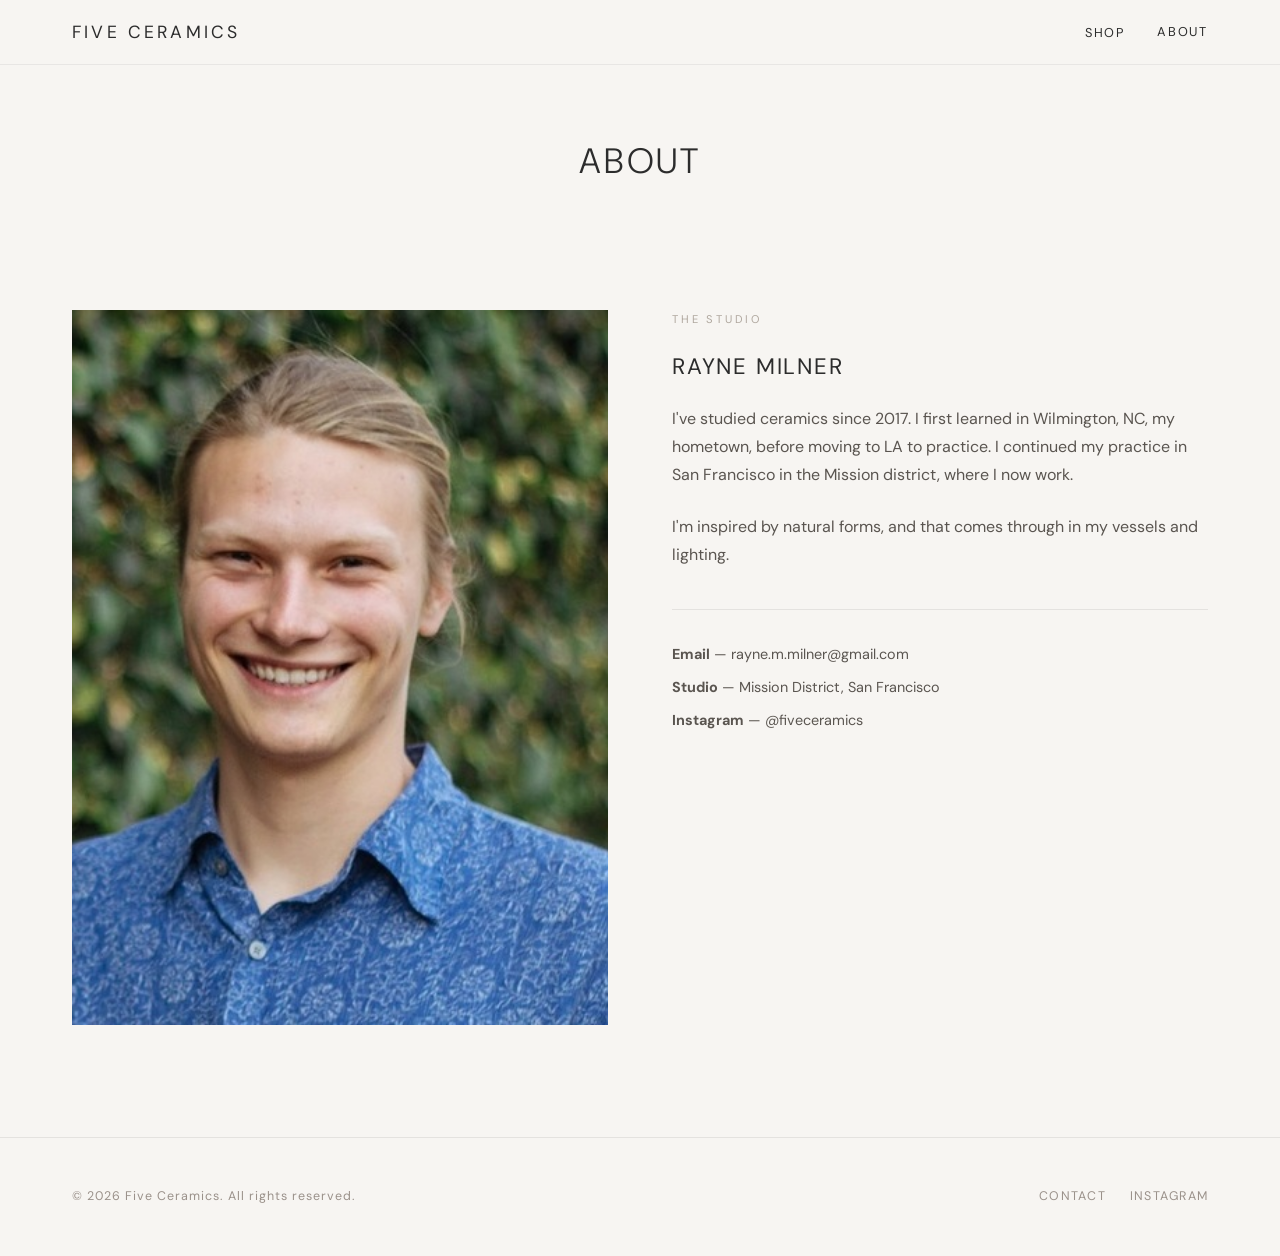
==== about.html @ 3ab294e3 "more about edit" ====
<!DOCTYPE html>
<html lang="en">
<head>
  <meta charset="UTF-8">
  <meta name="viewport" content="width=device-width, initial-scale=1.0">
  <title>About – Five Ceramics</title>
  <link rel="preconnect" href="https://fonts.googleapis.com">
  <link rel="preconnect" href="https://fonts.gstatic.com" crossorigin>
  <link href="https://fonts.googleapis.com/css2?family=DM+Sans:wght@300;400;500&display=swap" rel="stylesheet">
  <link rel="stylesheet" href="css/style.css">
</head>
<body>

  <header class="site-header">
    <nav class="nav">
      <a href="index.html" class="nav-logo">Five Ceramics</a>
      <div class="nav-links">
        <div class="nav-dropdown">
          <a href="shop/all.html">Shop</a>
          <div class="nav-dropdown-menu">
            <a href="shop/all.html">All</a>
            <a href="shop/all.html#lighting">Lighting</a>
            <a href="shop/all.html#tableware">Tableware</a>
            <a href="shop/all.html#interiors">Interiors</a>
          </div>
        </div>
        <a href="about.html">About</a>
      </div>
      <button class="nav-toggle" aria-label="Toggle navigation">
        <span></span>
        <span></span>
        <span></span>
      </button>
    </nav>
  </header>

  <div class="page-banner">
    <div class="container">
      <h1>About</h1>
    </div>
  </div>

  <section>
    <div class="container">
      <div class="about-content">
        <div class="about-photo">
          <img src="images/RayneHeadshot.png" alt="Rayne Milner">
        </div>
        <div class="about-text">
          <p class="section-subtitle">The Studio</p>
          <h2>Rayne Milner</h2>
          <p>
            I've studied ceramics since 2017. I first learned in Wilmington, NC, my hometown,
            before moving to LA to practice. I continued my practice
            in San Francisco in the Mission district, where I now work.
          </p>
          <p>
            I'm inspired by natural forms, and that comes through in my vessels and lighting.
          </p>
          <div class="contact-info">
            <p><strong>Email</strong> — <a href="mailto:rayne.m.milner@gmail.com">rayne.m.milner@gmail.com</a></p>
            <p><strong>Studio</strong> — Mission District, San Francisco</p>
            <p><strong>Instagram</strong> — <a href="https://instagram.com/fiveceramics" target="_blank" rel="noopener">@fiveceramics</a></p>
          </div>
        </div>
      </div>
    </div>
  </section>

  <footer class="site-footer">
    <div class="container">
      <div class="footer-inner">
        <div class="footer-left">
          <p>&copy; 2026 Five Ceramics. All rights reserved.</p>
        </div>
        <div class="footer-right">
          <a href="mailto:hello@fiveceramics.com">Contact</a>
          <a href="https://instagram.com/" target="_blank" rel="noopener">Instagram</a>
        </div>
      </div>
    </div>
  </footer>

  <script src="js/main.js"></script>
</body>
</html>
---- css/style.css ----
/* ===== Reset ===== */
*, *::before, *::after {
  margin: 0;
  padding: 0;
  box-sizing: border-box;
}

html {
  scroll-behavior: smooth;
}

body {
  font-family: 'DM Sans', 'Inter', -apple-system, BlinkMacSystemFont, 'Segoe UI', Roboto, sans-serif;
  background: #f7f5f2;
  color: #2c2c2c;
  line-height: 1.6;
  -webkit-font-smoothing: antialiased;
}

img {
  max-width: 100%;
  display: block;
}

a {
  color: inherit;
  text-decoration: none;
}

ul { list-style: none; }

/* ===== Typography ===== */
h1, h2, h3, h4 {
  font-weight: 400;
  letter-spacing: 0.08em;
  text-transform: uppercase;
  line-height: 1.2;
}

h1 { font-size: 2.8rem; }
h2 { font-size: 1.4rem; margin-bottom: 1.5rem; }
h3 { font-size: 1.1rem; margin-bottom: 0.5rem; }

p {
  color: #5a5550;
  line-height: 1.75;
}

.section-subtitle {
  font-size: 0.7rem;
  letter-spacing: 0.25em;
  text-transform: uppercase;
  color: #b0a89f;
  margin-bottom: 0.5rem;
  font-weight: 400;
}

/* ===== Layout ===== */
.container {
  width: 100%;
  max-width: 1200px;
  margin: 0 auto;
  padding: 0 2rem;
}

section {
  padding: 5rem 0;
}

/* ===== Header / Nav ===== */
.site-header {
  position: fixed;
  top: 0;
  left: 0;
  width: 100%;
  z-index: 1000;
  background: rgba(247, 245, 242, 0.95);
  backdrop-filter: blur(8px);
  -webkit-backdrop-filter: blur(8px);
  border-bottom: 1px solid rgba(0, 0, 0, 0.06);
  transition: background 0.3s;
}

.nav {
  display: flex;
  align-items: center;
  justify-content: space-between;
  height: 64px;
  padding: 0 2rem;
  max-width: 1200px;
  margin: 0 auto;
}

.nav-logo {
  font-size: 1.1rem;
  font-weight: 400;
  letter-spacing: 0.18em;
  text-transform: uppercase;
}

.nav-links {
  display: flex;
  align-items: center;
  gap: 2rem;
}

.nav-links a {
  font-size: 0.8rem;
  letter-spacing: 0.14em;
  text-transform: uppercase;
  position: relative;
  transition: color 0.2s;
}

.nav-links a:hover {
  color: #9a918a;
}

.nav-links a::after {
  content: '';
  position: absolute;
  bottom: -4px;
  left: 0;
  width: 0;
  height: 1px;
  background: #2c2c2c;
  transition: width 0.3s;
}

.nav-links a:hover::after {
  width: 100%;
}

/* Shop dropdown */
.nav-dropdown {
  position: relative;
}

.nav-dropdown-menu {
  position: absolute;
  top: calc(100% + 12px);
  left: 50%;
  transform: translateX(-50%);
  background: #f7f5f2;
  border: 1px solid rgba(0, 0, 0, 0.08);
  padding: 0.75rem 0;
  min-width: 160px;
  opacity: 0;
  visibility: hidden;
  transition: opacity 0.25s, visibility 0.25s;
}

.nav-dropdown:hover .nav-dropdown-menu,
.nav-dropdown.active .nav-dropdown-menu {
  opacity: 1;
  visibility: visible;
}

.nav-dropdown-menu a {
  display: block;
  padding: 0.5rem 1.25rem;
  font-size: 0.78rem;
  letter-spacing: 0.12em;
  white-space: nowrap;
}

.nav-dropdown-menu a:hover {
  background: rgba(0, 0, 0, 0.03);
}

.nav-dropdown-menu a::after {
  display: none;
}

/* Mobile menu toggle */
.nav-toggle {
  display: none;
  background: none;
  border: none;
  cursor: pointer;
  padding: 0.5rem;
}

.nav-toggle span {
  display: block;
  width: 22px;
  height: 1.5px;
  background: #2c2c2c;
  margin: 5px 0;
  transition: transform 0.3s, opacity 0.3s;
}

.nav-toggle.open span:nth-child(1) {
  transform: translateY(6.5px) rotate(45deg);
}

.nav-toggle.open span:nth-child(2) {
  opacity: 0;
}

.nav-toggle.open span:nth-child(3) {
  transform: translateY(-6.5px) rotate(-45deg);
}

/* ===== Hero ===== */
.hero {
  position: relative;
  height: 100vh;
  min-height: 600px;
  display: flex;
  align-items: center;
  justify-content: center;
  text-align: center;
  overflow: hidden;
}

.hero-image {
  position: absolute;
  inset: 0;
  background: #bfb8ae;
  display: flex;
  align-items: center;
  justify-content: center;
}

.hero-image img {
  width: 100%;
  height: 100%;
  object-fit: cover;
}

.hero-placeholder {
  font-size: 0.85rem;
  letter-spacing: 0.15em;
  text-transform: uppercase;
  color: #a09890;
}

.hero-overlay {
  position: relative;
  z-index: 1;
  color: #fff;
}

.hero-overlay h1 {
  font-size: 3.2rem;
  font-weight: 300;
  letter-spacing: 0.22em;
  margin-bottom: 0.75rem;
  text-shadow: 0 1px 30px rgba(0, 0, 0, 0.1);
}

.hero-overlay p {
  color: rgba(255, 255, 255, 0.8);
  font-size: 0.85rem;
  letter-spacing: 0.15em;
  text-transform: uppercase;
}

/* ===== Page Banner (for interior pages) ===== */
.page-banner {
  padding-top: 140px;
  padding-bottom: 3rem;
  text-align: center;
}

.page-banner h1 {
  font-size: 2.2rem;
  font-weight: 300;
}

.page-banner p {
  margin: 1rem auto 0;
  font-size: 0.9rem;
  max-width: 34rem;
}

/* ===== Product / Card Grid ===== */
.product-grid {
  display: grid;
  grid-template-columns: repeat(3, 1fr);
  gap: 1.5rem 1.25rem;
}

a.product-card {
  display: block;
  color: inherit;
  text-decoration: none;
  cursor: pointer;
}

.product-card {
  cursor: pointer;
}

.product-card-image {
  aspect-ratio: 4 / 5;
  background: #ddd8d1;
  margin-bottom: 0.85rem;
  display: flex;
  align-items: center;
  justify-content: center;
  overflow: hidden;
}

.product-card-image img {
  width: 100%;
  height: 100%;
  object-fit: cover;
  transition: transform 0.6s ease;
}

.product-card:hover .product-card-image img {
  transform: scale(1.04);
}

.product-card-image .placeholder-text {
  font-size: 0.7rem;
  letter-spacing: 0.15em;
  text-transform: uppercase;
  color: #b5ada5;
}

.product-card h3 {
  font-size: 0.82rem;
  letter-spacing: 0.06em;
  text-transform: uppercase;
  font-weight: 400;
  margin-bottom: 0.2rem;
}

.product-card .price {
  font-size: 0.78rem;
  color: #9a918a;
}

/* ===== Featured Section (Landing) ===== */
.featured {
  text-align: center;
  padding: 6rem 0;
}

.featured .section-subtitle,
.featured h2 {
  text-align: center;
}

.featured h2 {
  margin-bottom: 3rem;
  font-weight: 300;
}

.featured .product-grid {
  text-align: left;
}

.featured-cta {
  margin-top: 3.5rem;
}

/* ===== Shop Section Headings ===== */
.shop-section-heading {
  font-size: 1rem;
  font-weight: 400;
  letter-spacing: 0.18em;
  margin-bottom: 1.5rem;
  scroll-margin-top: 90px;
}

/* ===== Product Detail Page ===== */
.product-detail {
  display: grid;
  grid-template-columns: 1fr 1fr;
  gap: 4rem;
  align-items: start;
  padding-top: 100px;
}

.product-detail-images {
  position: sticky;
  top: 90px;
}

.product-detail-image {
  background: #ddd8d1;
  margin-bottom: 0.75rem;
  overflow: hidden;
}

.product-detail-image img {
  display: block;
  width: 100%;
  height: auto;
  max-height: 85vh;
  object-fit: contain;
}

.product-detail-thumbs {
  display: flex;
  gap: 0.75rem;
}

.product-detail-thumb {
  width: 72px;
  height: 72px;
  background: #ddd8d1;
  overflow: hidden;
  cursor: pointer;
}

.product-detail-thumb img {
  width: 100%;
  height: 100%;
  object-fit: cover;
}

.product-breadcrumb {
  font-size: 0.72rem;
  letter-spacing: 0.15em;
  text-transform: uppercase;
  color: #b0a89f;
  margin-bottom: 1.25rem;
}

.product-detail-info h1 {
  font-size: 2rem;
  font-weight: 300;
  letter-spacing: 0.06em;
  text-transform: none;
  margin-bottom: 0.75rem;
}

.product-detail-price {
  font-size: 1rem;
  color: #5a5550;
  margin-bottom: 2rem;
}

.product-detail-description {
  color: #5a5550;
  line-height: 1.8;
  font-size: 0.92rem;
  margin-bottom: 0.5rem;
  max-width: 38rem;
}

.product-detail-availability {
  font-size: 0.8rem;
  color: #9a918a;
  margin-bottom: 2.5rem;
  letter-spacing: 0.04em;
}

.product-accordion {
  border-top: 1px solid rgba(0, 0, 0, 0.08);
}

.product-accordion:last-child {
  border-bottom: 1px solid rgba(0, 0, 0, 0.08);
}

.product-accordion summary {
  display: flex;
  align-items: center;
  justify-content: space-between;
  padding: 1.1rem 0;
  font-size: 0.82rem;
  letter-spacing: 0.14em;
  text-transform: uppercase;
  cursor: pointer;
  list-style: none;
  user-select: none;
}

.product-accordion summary::-webkit-details-marker {
  display: none;
}

.product-accordion summary::after {
  content: '+';
  font-size: 1.1rem;
  font-weight: 300;
  color: #9a918a;
  transition: transform 0.2s;
}

.product-accordion[open] summary::after {
  content: '\2212';
}

.product-accordion-content {
  padding: 0 0 1.25rem;
  font-size: 0.85rem;
  color: #5a5550;
  line-height: 1.75;
}

.product-accordion-content table {
  width: 100%;
  border-collapse: collapse;
  margin-top: 0.5rem;
  font-size: 0.82rem;
}

.product-accordion-content th,
.product-accordion-content td {
  text-align: left;
  padding: 0.5rem 1rem 0.5rem 0;
  border-bottom: 1px solid rgba(0, 0, 0, 0.05);
  font-weight: 400;
  color: #5a5550;
}

.product-accordion-content th {
  color: #9a918a;
  font-size: 0.75rem;
  letter-spacing: 0.1em;
  text-transform: uppercase;
}

.product-back-link {
  display: inline-block;
  margin-top: 3rem;
  font-size: 0.78rem;
  letter-spacing: 0.12em;
  text-transform: uppercase;
  color: #9a918a;
  transition: color 0.2s;
}

.product-back-link:hover {
  color: #2c2c2c;
}

/* ===== Buttons / Links ===== */
.btn {
  display: inline-block;
  font-size: 0.8rem;
  letter-spacing: 0.16em;
  text-transform: uppercase;
  padding: 0.9rem 2.2rem;
  border: 1px solid #2c2c2c;
  transition: background 0.3s, color 0.3s;
}

.btn:hover {
  background: #2c2c2c;
  color: #f7f5f2;
}

.btn-light {
  border-color: #fff;
  color: #fff;
}

.btn-light:hover {
  background: #fff;
  color: #2c2c2c;
}

/* ===== About Page ===== */
.about-content {
  display: grid;
  grid-template-columns: 1fr 1fr;
  gap: 4rem;
  align-items: start;
}

.about-photo {
  aspect-ratio: 3 / 4;
  background: #d6d0c8;
  display: flex;
  align-items: center;
  justify-content: center;
}

.about-photo img {
  width: 100%;
  height: 100%;
  object-fit: cover;
}

.about-text h2 {
  margin-bottom: 1.5rem;
}

.about-text p {
  margin-bottom: 1.5rem;
  max-width: 38rem;
}

.about-text .contact-info {
  margin-top: 2.5rem;
  padding-top: 2rem;
  border-top: 1px solid rgba(0, 0, 0, 0.08);
}

.about-text .contact-info p {
  margin-bottom: 0.5rem;
  font-size: 0.9rem;
}

/* ===== Portfolio Gallery ===== */
.portfolio-grid {
  display: grid;
  grid-template-columns: repeat(3, 1fr);
  gap: 1.5rem;
}

.portfolio-item {
  overflow: hidden;
}

.portfolio-item-image {
  aspect-ratio: 1 / 1;
  background: #d6d0c8;
  display: flex;
  align-items: center;
  justify-content: center;
  overflow: hidden;
}

.portfolio-item-image img {
  width: 100%;
  height: 100%;
  object-fit: cover;
  transition: transform 0.5s;
}

.portfolio-item:hover .portfolio-item-image img {
  transform: scale(1.05);
}

.portfolio-item p {
  font-size: 0.8rem;
  letter-spacing: 0.08em;
  color: #7a746e;
  margin-top: 0.75rem;
}

/* Alternating sizes for visual interest */
.portfolio-grid .portfolio-item:nth-child(4) {
  grid-column: span 2;
}

.portfolio-grid .portfolio-item:nth-child(4) .portfolio-item-image {
  aspect-ratio: 2 / 1;
}

.portfolio-grid .portfolio-item:nth-child(8) {
  grid-column: span 2;
}

.portfolio-grid .portfolio-item:nth-child(8) .portfolio-item-image {
  aspect-ratio: 2 / 1;
}

/* ===== Teaching Page ===== */
.teaching-hero {
  position: relative;
  height: 50vh;
  min-height: 350px;
  display: flex;
  align-items: center;
  justify-content: center;
  text-align: center;
  margin-top: 64px;
  overflow: hidden;
}

.teaching-hero .hero-image {
  position: absolute;
  inset: 0;
  background: #d6d0c8;
  display: flex;
  align-items: center;
  justify-content: center;
}

.teaching-hero .hero-overlay {
  position: relative;
  z-index: 1;
}

.teaching-intro {
  text-align: center;
}

.teaching-intro p {
  margin: 0 auto;
  font-size: 1.05rem;
  max-width: 36rem;
}

.teaching-classes {
  background: #eee9e3;
}

.class-grid {
  display: grid;
  grid-template-columns: repeat(3, 1fr);
  gap: 2.5rem;
}

.class-card {
  background: #f7f5f2;
  padding: 2.5rem 2rem;
}

.class-card h3 {
  font-size: 1rem;
  letter-spacing: 0.1em;
  text-transform: uppercase;
  margin-bottom: 1rem;
}

.class-card p {
  font-size: 0.9rem;
  max-width: none;
}

.teaching-contact {
  text-align: center;
}

.teaching-contact p {
  margin: 0 auto 2rem;
  max-width: 34rem;
}

/* ===== Footer ===== */
.site-footer {
  border-top: 1px solid rgba(0, 0, 0, 0.08);
  padding: 3rem 0;
  margin-top: 2rem;
}

.footer-inner {
  display: flex;
  justify-content: space-between;
  align-items: center;
  flex-wrap: wrap;
  gap: 1.5rem;
}

.footer-left p {
  font-size: 0.78rem;
  letter-spacing: 0.08em;
  color: #9a918a;
}

.footer-right {
  display: flex;
  gap: 1.5rem;
}

.footer-right a {
  font-size: 0.78rem;
  letter-spacing: 0.1em;
  text-transform: uppercase;
  color: #9a918a;
  transition: color 0.2s;
}

.footer-right a:hover {
  color: #2c2c2c;
}

/* ===== Responsive ===== */
@media (max-width: 900px) {
  .product-grid {
    grid-template-columns: repeat(2, 1fr);
  }

  .portfolio-grid {
    grid-template-columns: repeat(2, 1fr);
  }

  .portfolio-grid .portfolio-item:nth-child(4),
  .portfolio-grid .portfolio-item:nth-child(8) {
    grid-column: span 1;
  }

  .portfolio-grid .portfolio-item:nth-child(4) .portfolio-item-image,
  .portfolio-grid .portfolio-item:nth-child(8) .portfolio-item-image {
    aspect-ratio: 1 / 1;
  }

  .class-grid {
    grid-template-columns: 1fr;
  }

  .about-content {
    grid-template-columns: 1fr;
    gap: 2.5rem;
  }

  .product-detail {
    grid-template-columns: 1fr;
    gap: 2.5rem;
  }

  .product-detail-images {
    position: static;
  }
}

@media (max-width: 700px) {
  h1 { font-size: 2rem; }

  .hero-overlay h1 {
    font-size: 2.2rem;
  }

  .featured {
    padding: 4rem 0;
  }

  .nav-links {
    position: fixed;
    top: 64px;
    left: 0;
    width: 100%;
    height: calc(100vh - 64px);
    background: #f7f5f2;
    flex-direction: column;
    justify-content: flex-start;
    padding-top: 3rem;
    gap: 0;
    transform: translateX(100%);
    transition: transform 0.35s ease;
  }

  .nav-links.open {
    transform: translateX(0);
  }

  .nav-links a,
  .nav-dropdown > a {
    padding: 1rem 2rem;
    font-size: 0.9rem;
    width: 100%;
    text-align: center;
  }

  .nav-dropdown-menu {
    position: static;
    transform: none;
    border: none;
    opacity: 1;
    visibility: visible;
    padding: 0;
    min-width: 0;
    display: none;
    background: transparent;
  }

  .nav-dropdown.active .nav-dropdown-menu {
    display: block;
  }

  .nav-dropdown-menu a {
    padding: 0.75rem 2rem;
    font-size: 0.82rem;
    color: #7a746e;
    text-align: center;
  }

  .nav-toggle {
    display: block;
  }

  .product-grid {
    grid-template-columns: 1fr;
    gap: 2.5rem;
  }

  .portfolio-grid {
    grid-template-columns: 1fr;
  }

  section {
    padding: 3.5rem 0;
  }

  .page-banner {
    padding-top: 110px;
    padding-bottom: 2rem;
  }

  .product-detail {
    padding-top: 80px;
  }

  .product-detail-info h1 {
    font-size: 1.6rem;
  }

  .footer-inner {
    flex-direction: column;
    text-align: center;
  }
}
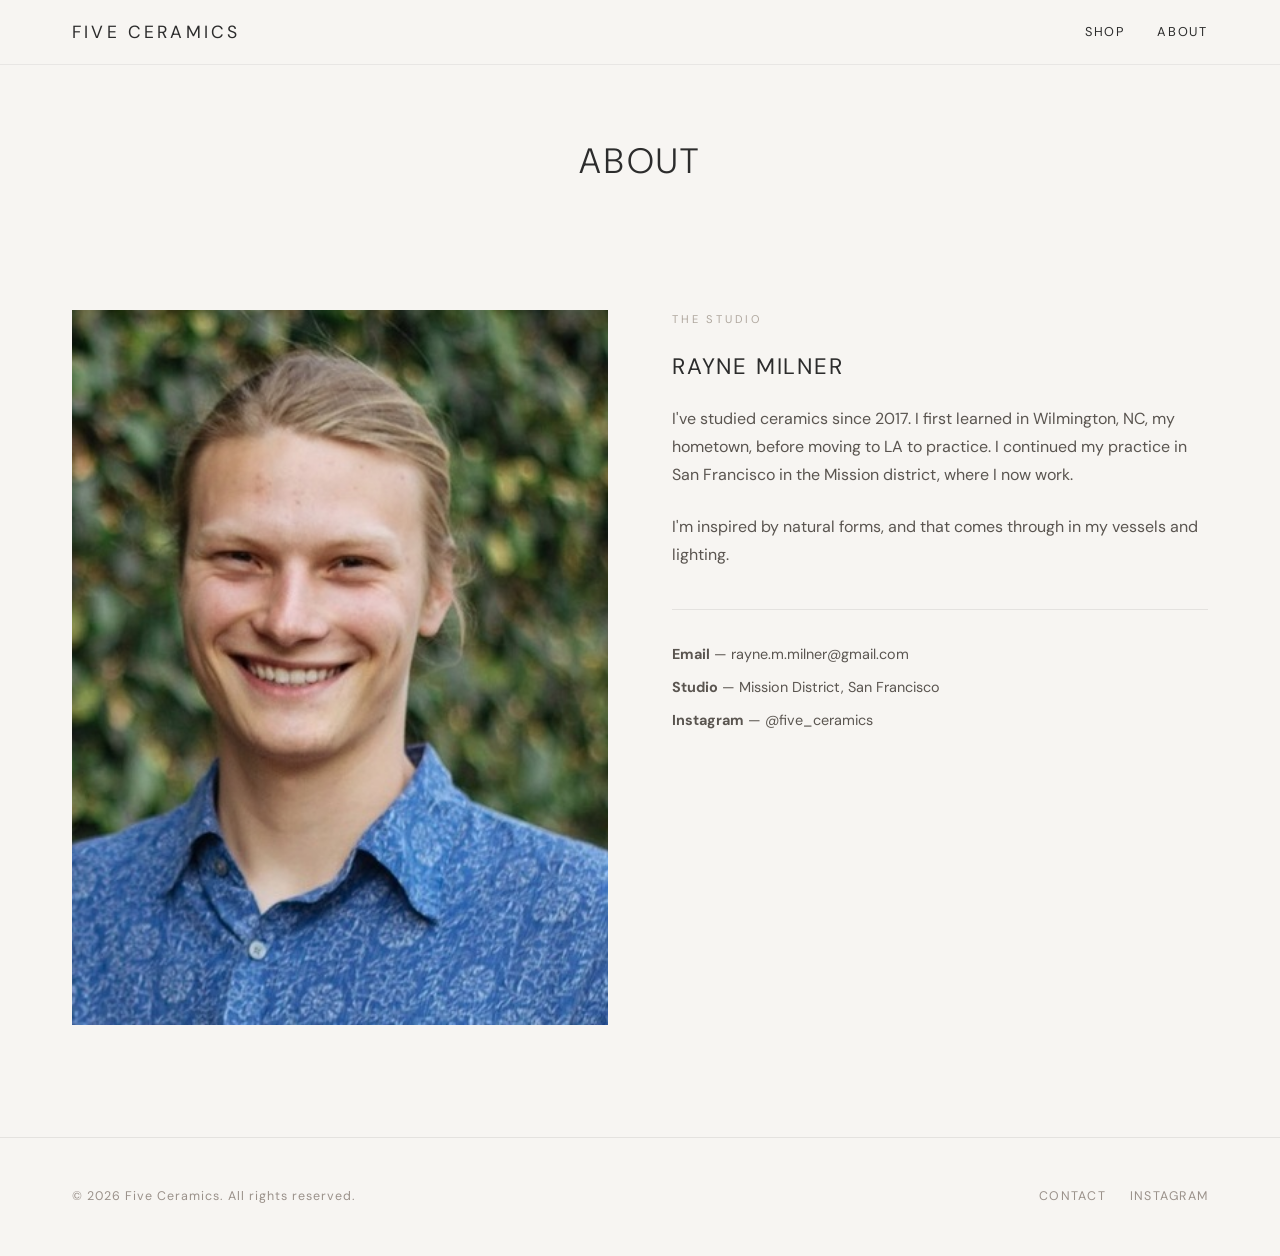
==== commit 695d8c85: "more edits" ====
--- a/about.html
+++ b/about.html
@@ -60,7 +60,7 @@
           <div class="contact-info">
             <p><strong>Email</strong> — <a href="mailto:rayne.m.milner@gmail.com">rayne.m.milner@gmail.com</a></p>
             <p><strong>Studio</strong> — Mission District, San Francisco</p>
-            <p><strong>Instagram</strong> — <a href="https://instagram.com/fiveceramics" target="_blank" rel="noopener">@fiveceramics</a></p>
+            <p><strong>Instagram</strong> — <a href="https://instagram.com/five_ceramics" target="_blank" rel="noopener">@five_ceramics</a></p>
           </div>
         </div>
       </div>
@@ -75,7 +75,7 @@
         </div>
         <div class="footer-right">
           <a href="mailto:hello@fiveceramics.com">Contact</a>
-          <a href="https://instagram.com/" target="_blank" rel="noopener">Instagram</a>
+          <a href="https://instagram.com/five_ceramics" target="_blank" rel="noopener">Instagram</a>
         </div>
       </div>
     </div>
--- a/css/style.css
+++ b/css/style.css
@@ -7,6 +7,7 @@
 
 html {
   scroll-behavior: smooth;
+  overflow-x: hidden;
 }
 
 body {
@@ -134,6 +135,8 @@
 /* Shop dropdown */
 .nav-dropdown {
   position: relative;
+  display: flex;
+  align-items: center;
 }
 
 .nav-dropdown-menu {
@@ -205,8 +208,10 @@
 /* ===== Hero ===== */
 .hero {
   position: relative;
-  height: 100vh;
-  min-height: 600px;
+  margin-top: 64px;
+  height: calc(100vh - 64px);
+  min-height: calc(600px - 64px);
+  background: #bfb8ae;
   display: flex;
   align-items: center;
   justify-content: center;
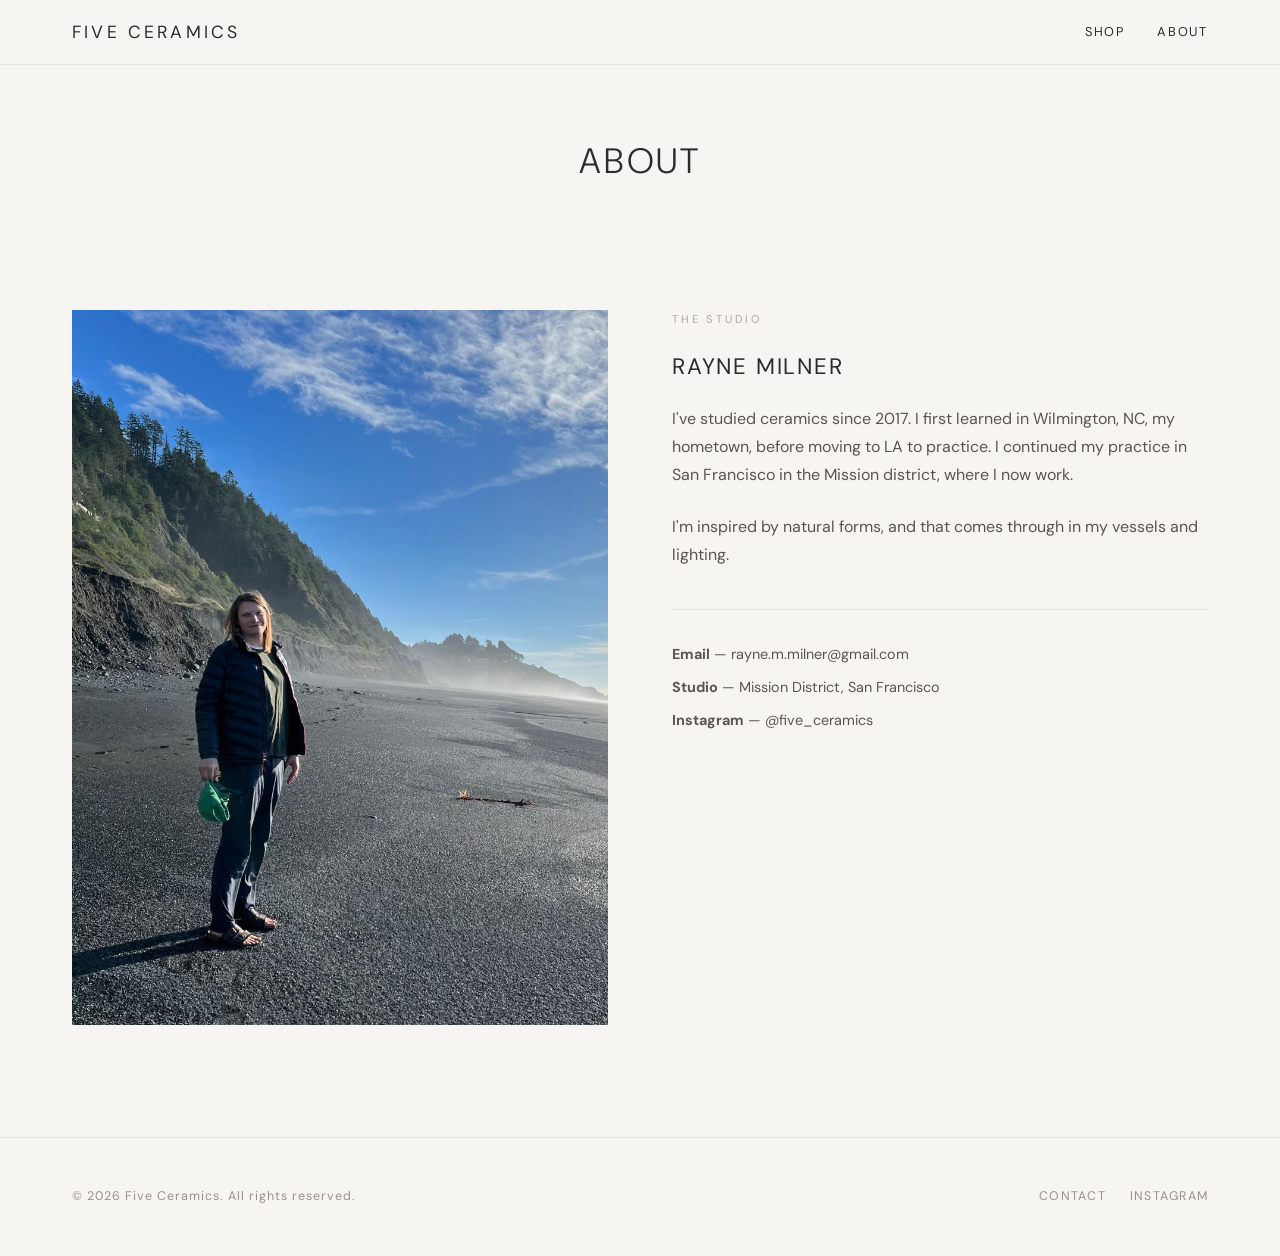
==== commit 29999afd: "new headshot" ====
--- a/about.html
+++ b/about.html
@@ -44,7 +44,7 @@
     <div class="container">
       <div class="about-content">
         <div class="about-photo">
-          <img src="images/RayneHeadshot.png" alt="Rayne Milner">
+          <img src="images/headshot.png" alt="Rayne Milner">
         </div>
         <div class="about-text">
           <p class="section-subtitle">The Studio</p>
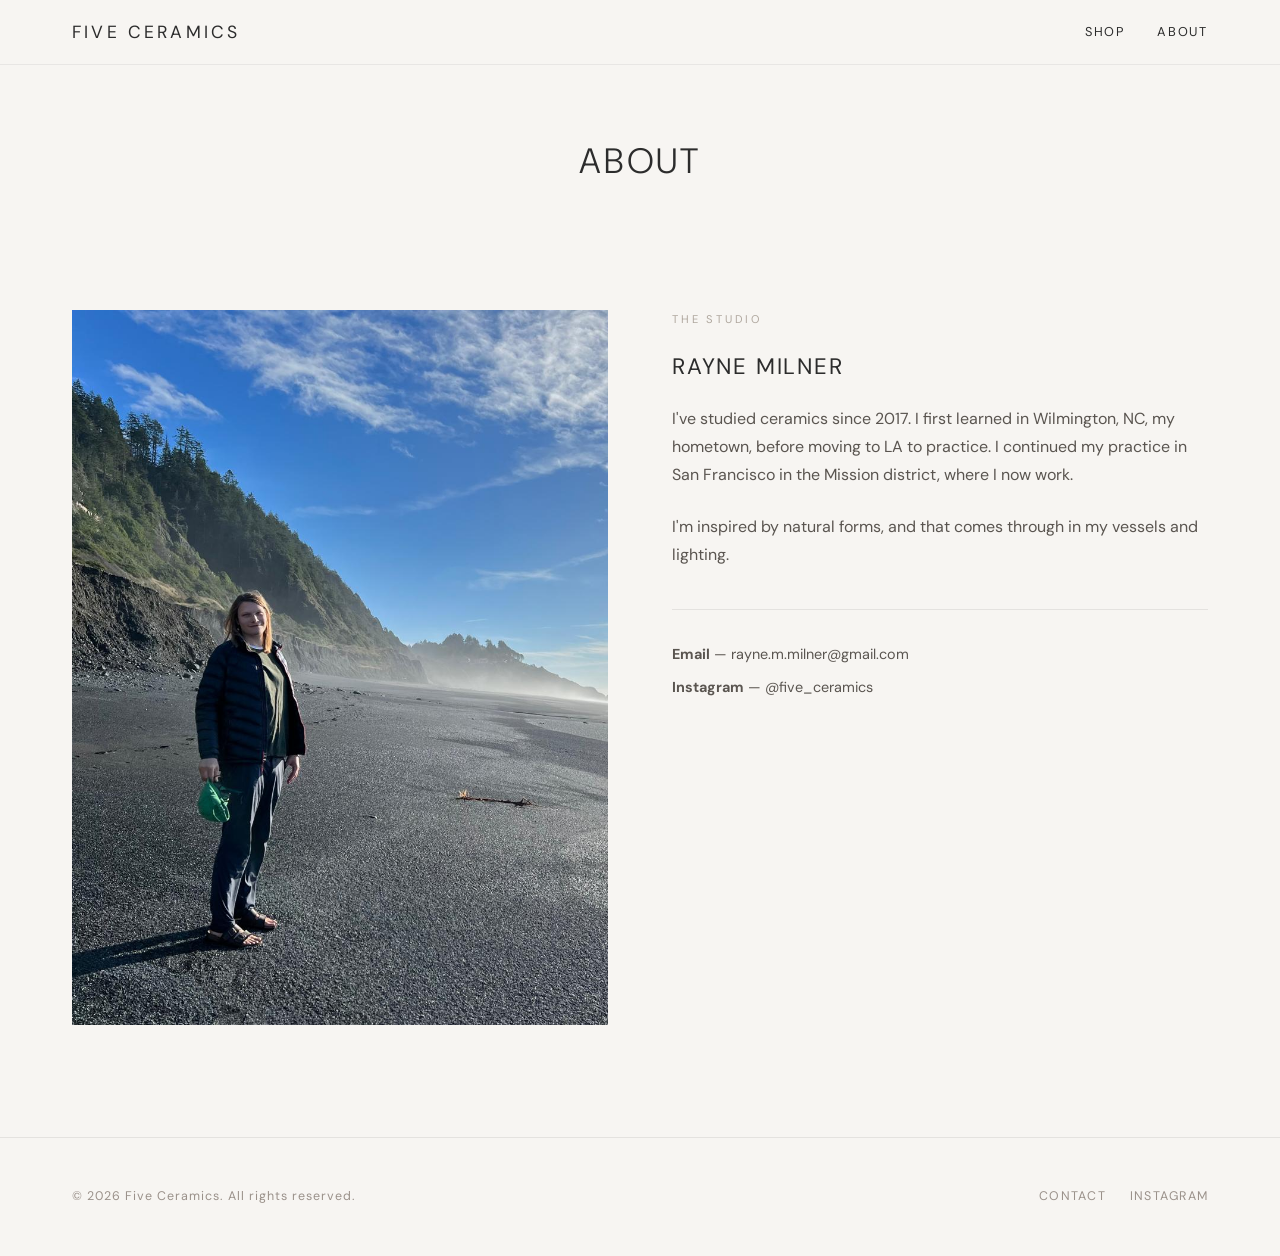
==== commit 42680e32: "removed studio line in about page" ====
--- a/about.html
+++ b/about.html
@@ -59,7 +59,6 @@
           </p>
           <div class="contact-info">
             <p><strong>Email</strong> — <a href="mailto:rayne.m.milner@gmail.com">rayne.m.milner@gmail.com</a></p>
-            <p><strong>Studio</strong> — Mission District, San Francisco</p>
             <p><strong>Instagram</strong> — <a href="https://instagram.com/five_ceramics" target="_blank" rel="noopener">@five_ceramics</a></p>
           </div>
         </div>
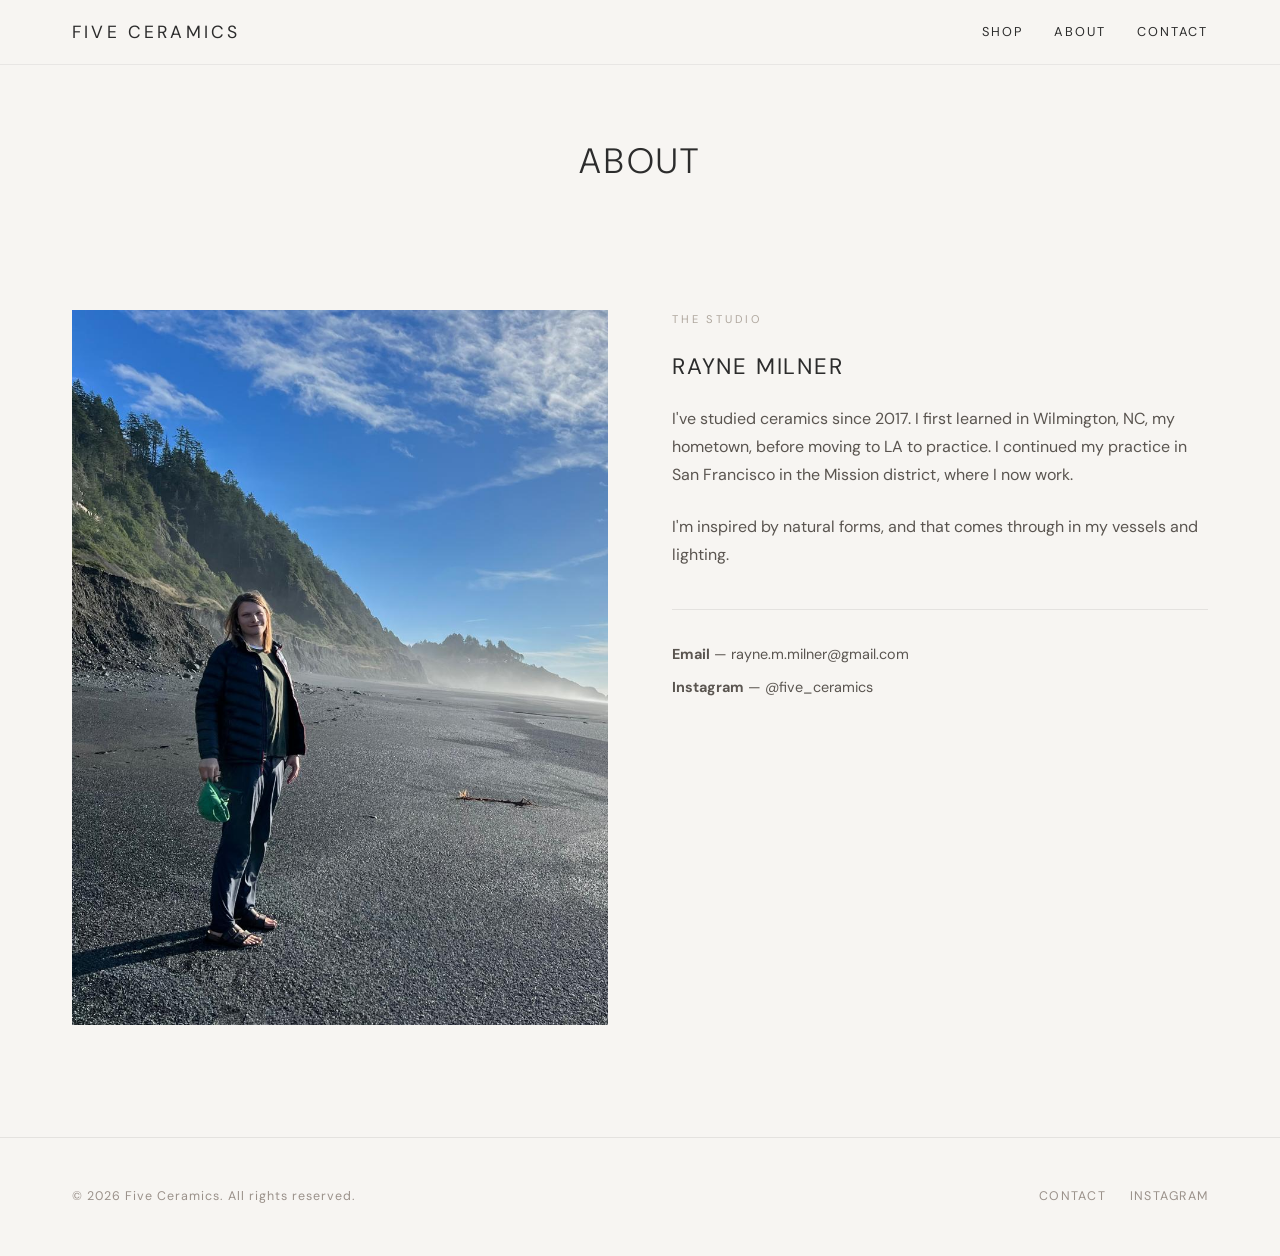
==== commit 4bf58774: "Add a purchase now and contact button." ====
--- a/about.html
+++ b/about.html
@@ -25,6 +25,7 @@
           </div>
         </div>
         <a href="about.html">About</a>
+        <a href="contact.html">Contact</a>
       </div>
       <button class="nav-toggle" aria-label="Toggle navigation">
         <span></span>
@@ -73,7 +74,7 @@
           <p>&copy; 2026 Five Ceramics. All rights reserved.</p>
         </div>
         <div class="footer-right">
-          <a href="mailto:hello@fiveceramics.com">Contact</a>
+          <a href="contact.html">Contact</a>
           <a href="https://instagram.com/five_ceramics" target="_blank" rel="noopener">Instagram</a>
         </div>
       </div>
--- a/css/style.css
+++ b/css/style.css
@@ -452,7 +452,7 @@
 .product-detail-availability {
   font-size: 0.8rem;
   color: #9a918a;
-  margin-bottom: 2.5rem;
+  margin-bottom: 1rem;
   letter-spacing: 0.04em;
 }
 
@@ -535,6 +535,94 @@
 
 .product-back-link:hover {
   color: #2c2c2c;
+}
+
+.product-purchase-btn {
+  margin-top: 0;
+  margin-bottom: 1.25rem;
+}
+
+/* ===== Contact page / form ===== */
+.contact-page {
+  max-width: 32rem;
+}
+
+.contact-intro {
+  margin-bottom: 2rem;
+  max-width: 36rem;
+}
+
+.contact-thanks {
+  padding: 1.25rem 1.5rem;
+  margin-bottom: 2rem;
+  border: 1px solid rgba(44, 44, 44, 0.12);
+  background: rgba(255, 255, 255, 0.6);
+}
+
+.contact-thanks p {
+  margin-bottom: 0.75rem;
+}
+
+.contact-thanks p:last-child {
+  margin-bottom: 0;
+}
+
+.contact-thanks a {
+  font-size: 0.78rem;
+  letter-spacing: 0.12em;
+  text-transform: uppercase;
+  color: #9a918a;
+  transition: color 0.2s;
+}
+
+.contact-thanks a:hover {
+  color: #2c2c2c;
+}
+
+.contact-form .form-group {
+  margin-bottom: 1.35rem;
+}
+
+.contact-form label {
+  display: block;
+  font-size: 0.72rem;
+  letter-spacing: 0.14em;
+  text-transform: uppercase;
+  color: #7a726a;
+  margin-bottom: 0.45rem;
+}
+
+.contact-form input[type="text"],
+.contact-form input[type="email"],
+.contact-form textarea {
+  width: 100%;
+  padding: 0.75rem 0.9rem;
+  font-family: inherit;
+  font-size: 0.95rem;
+  color: #2c2c2c;
+  background: #fff;
+  border: 1px solid rgba(44, 44, 44, 0.15);
+  border-radius: 0;
+  transition: border-color 0.2s;
+}
+
+.contact-form input:focus,
+.contact-form textarea:focus {
+  outline: none;
+  border-color: rgba(44, 44, 44, 0.45);
+}
+
+.contact-form textarea {
+  resize: vertical;
+  min-height: 8rem;
+  line-height: 1.6;
+}
+
+.contact-submit {
+  margin-top: 0.5rem;
+  cursor: pointer;
+  font: inherit;
+  background: transparent;
 }
 
 /* ===== Buttons / Links ===== */
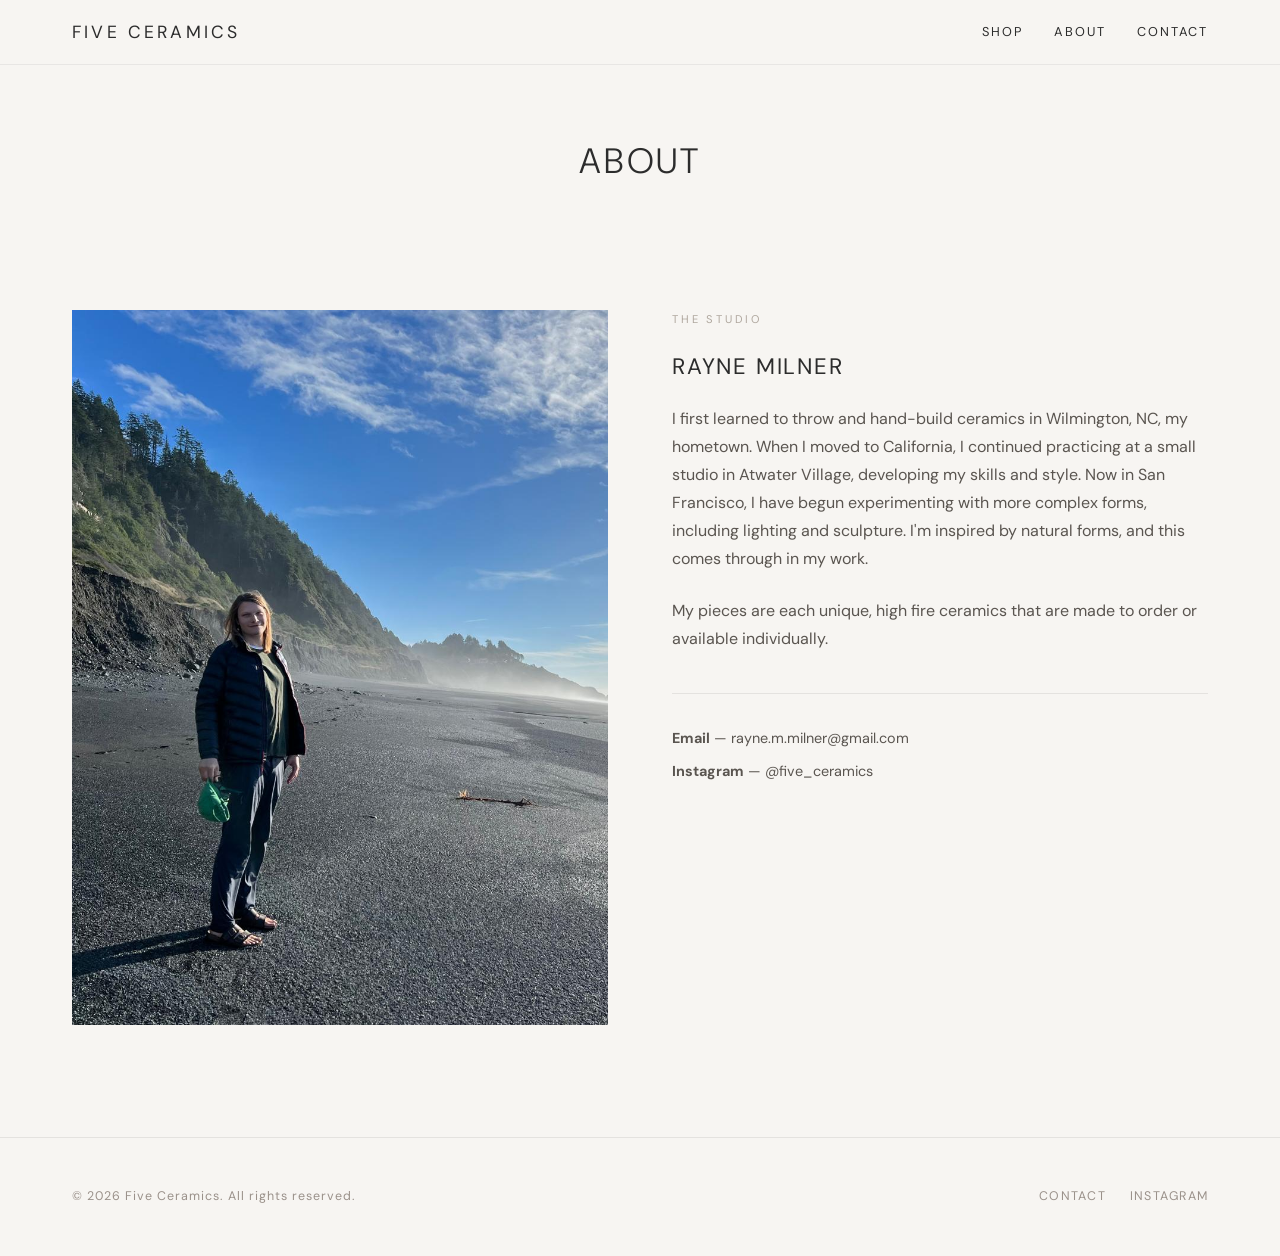
==== commit 37391b49: "add instagram and cleanup the about, add qr code" ====
--- a/about.html
+++ b/about.html
@@ -51,12 +51,14 @@
           <p class="section-subtitle">The Studio</p>
           <h2>Rayne Milner</h2>
           <p>
-            I've studied ceramics since 2017. I first learned in Wilmington, NC, my hometown,
-            before moving to LA to practice. I continued my practice
-            in San Francisco in the Mission district, where I now work.
+            I first learned to throw and hand-build ceramics in Wilmington, NC, my hometown.
+            When I moved to California, I continued practicing at a small studio in Atwater Village, developing my skills and style.
+            Now in San Francisco, I have begun experimenting with more complex forms, including lighting and sculpture.
+
+            I'm inspired by natural forms, and this comes through in my work.
           </p>
           <p>
-            I'm inspired by natural forms, and that comes through in my vessels and lighting.
+            My pieces are each unique, high fire ceramics that are made to order or available individually.
           </p>
           <div class="contact-info">
             <p><strong>Email</strong> — <a href="mailto:rayne.m.milner@gmail.com">rayne.m.milner@gmail.com</a></p>
--- a/css/style.css
+++ b/css/style.css
@@ -92,11 +92,34 @@
   margin: 0 auto;
 }
 
+.nav-brand {
+  display: flex;
+  align-items: center;
+  gap: 1rem;
+}
+
 .nav-logo {
   font-size: 1.1rem;
   font-weight: 400;
   letter-spacing: 0.18em;
   text-transform: uppercase;
+}
+
+.nav-instagram {
+  display: inline-flex;
+  align-items: center;
+  justify-content: center;
+  font-size: 0.7rem;
+  letter-spacing: 0.16em;
+  text-transform: uppercase;
+  padding: 0.35rem 0.7rem;
+  border: 1px solid #2c2c2c;
+  transition: background 0.2s, color 0.2s;
+}
+
+.nav-instagram:hover {
+  background: #2c2c2c;
+  color: #f7f5f2;
 }
 
 .nav-links {
@@ -900,6 +923,21 @@
 
 @media (max-width: 700px) {
   h1 { font-size: 2rem; }
+
+  .nav-brand {
+    gap: 0.65rem;
+  }
+
+  .nav-logo {
+    font-size: 0.9rem;
+    letter-spacing: 0.12em;
+  }
+
+  .nav-instagram {
+    font-size: 0.62rem;
+    letter-spacing: 0.12em;
+    padding: 0.28rem 0.55rem;
+  }
 
   .hero-overlay h1 {
     font-size: 2.2rem;
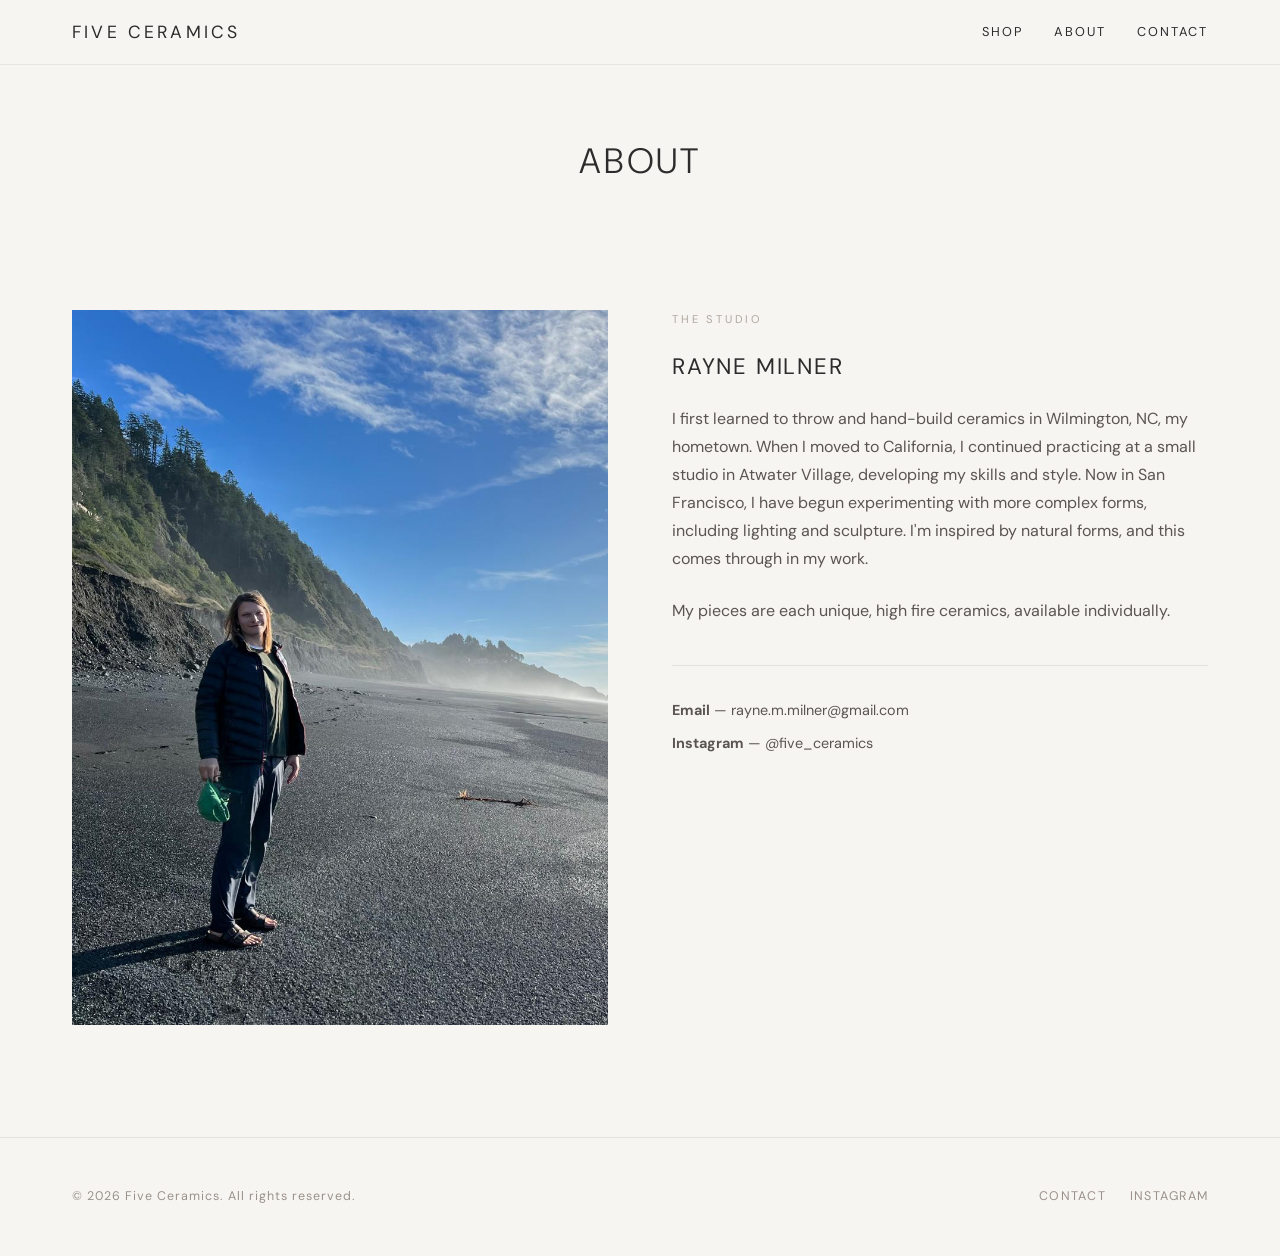
==== commit e3d3948f: "remove the handmade" ====
--- a/about.html
+++ b/about.html
@@ -58,7 +58,7 @@
             I'm inspired by natural forms, and this comes through in my work.
           </p>
           <p>
-            My pieces are each unique, high fire ceramics that are made to order or available individually.
+            My pieces are each unique, high fire ceramics, available individually.
           </p>
           <div class="contact-info">
             <p><strong>Email</strong> — <a href="mailto:rayne.m.milner@gmail.com">rayne.m.milner@gmail.com</a></p>
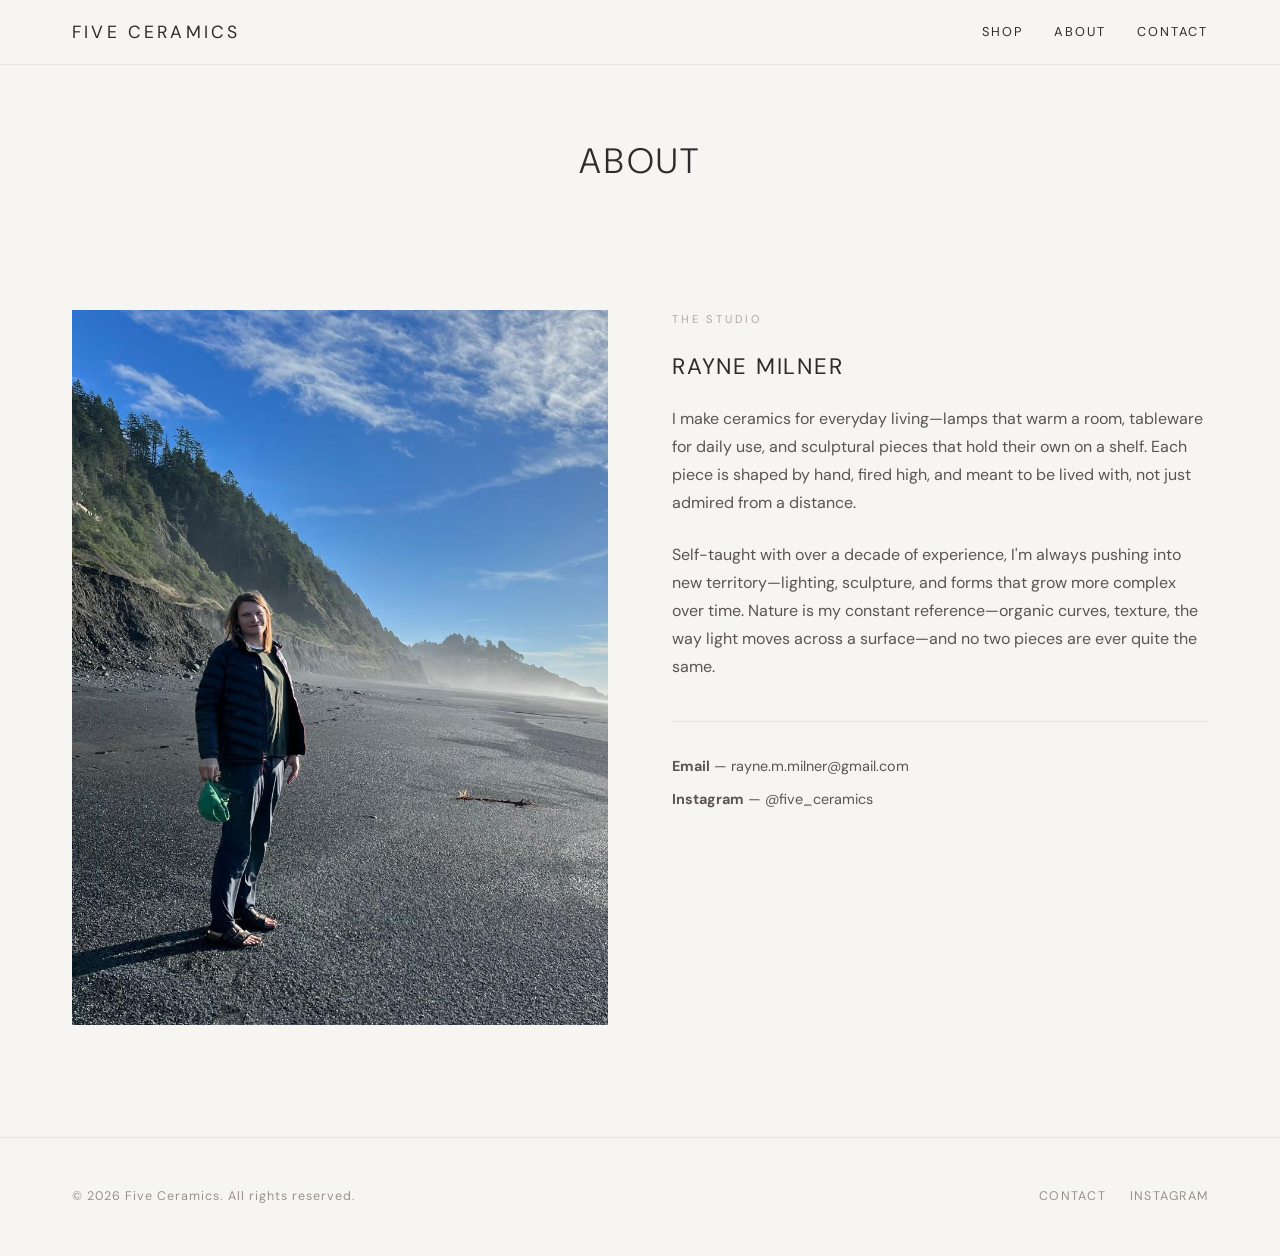
==== commit 64197d67: "add text" ====
--- a/about.html
+++ b/about.html
@@ -51,14 +51,12 @@
           <p class="section-subtitle">The Studio</p>
           <h2>Rayne Milner</h2>
           <p>
-            I first learned to throw and hand-build ceramics in Wilmington, NC, my hometown.
-            When I moved to California, I continued practicing at a small studio in Atwater Village, developing my skills and style.
-            Now in San Francisco, I have begun experimenting with more complex forms, including lighting and sculpture.
-
-            I'm inspired by natural forms, and this comes through in my work.
+            I make ceramics for everyday living—lamps that warm a room, tableware for daily use, and sculptural pieces that hold their own on a shelf.
+            Each piece is shaped by hand, fired high, and meant to be lived with, not just admired from a distance.
           </p>
           <p>
-            My pieces are each unique, high fire ceramics, available individually.
+            Self-taught with over a decade of experience, I'm always pushing into new territory—lighting, sculpture, and forms that grow more complex over time.
+            Nature is my constant reference—organic curves, texture, the way light moves across a surface—and no two pieces are ever quite the same.
           </p>
           <div class="contact-info">
             <p><strong>Email</strong> — <a href="mailto:rayne.m.milner@gmail.com">rayne.m.milner@gmail.com</a></p>
--- a/css/style.css
+++ b/css/style.css
@@ -461,6 +461,13 @@
 .product-detail-price {
   font-size: 1rem;
   color: #5a5550;
+  margin-bottom: 0.5rem;
+}
+
+.product-detail-sku {
+  font-size: 0.8rem;
+  color: #9a918a;
+  letter-spacing: 0.04em;
   margin-bottom: 2rem;
 }
 
@@ -470,6 +477,41 @@
   font-size: 0.92rem;
   margin-bottom: 0.5rem;
   max-width: 38rem;
+}
+
+.product-detail-description p + p {
+  margin-top: 1rem;
+}
+
+.product-detail-heading {
+  font-size: 0.82rem;
+  letter-spacing: 0.14em;
+  text-transform: uppercase;
+  margin-top: 2rem;
+  margin-bottom: 0.75rem;
+  font-weight: 500;
+  color: #2a2622;
+}
+
+.product-detail-list {
+  list-style: none;
+  padding: 0;
+  margin: 0;
+}
+
+.product-detail-list li {
+  padding: 0.4rem 0;
+  border-bottom: 1px solid rgba(0, 0, 0, 0.06);
+  line-height: 1.6;
+}
+
+.product-detail-list li:last-child {
+  border-bottom: none;
+}
+
+.product-detail-list strong {
+  font-weight: 500;
+  color: #2a2622;
 }
 
 .product-detail-availability {
